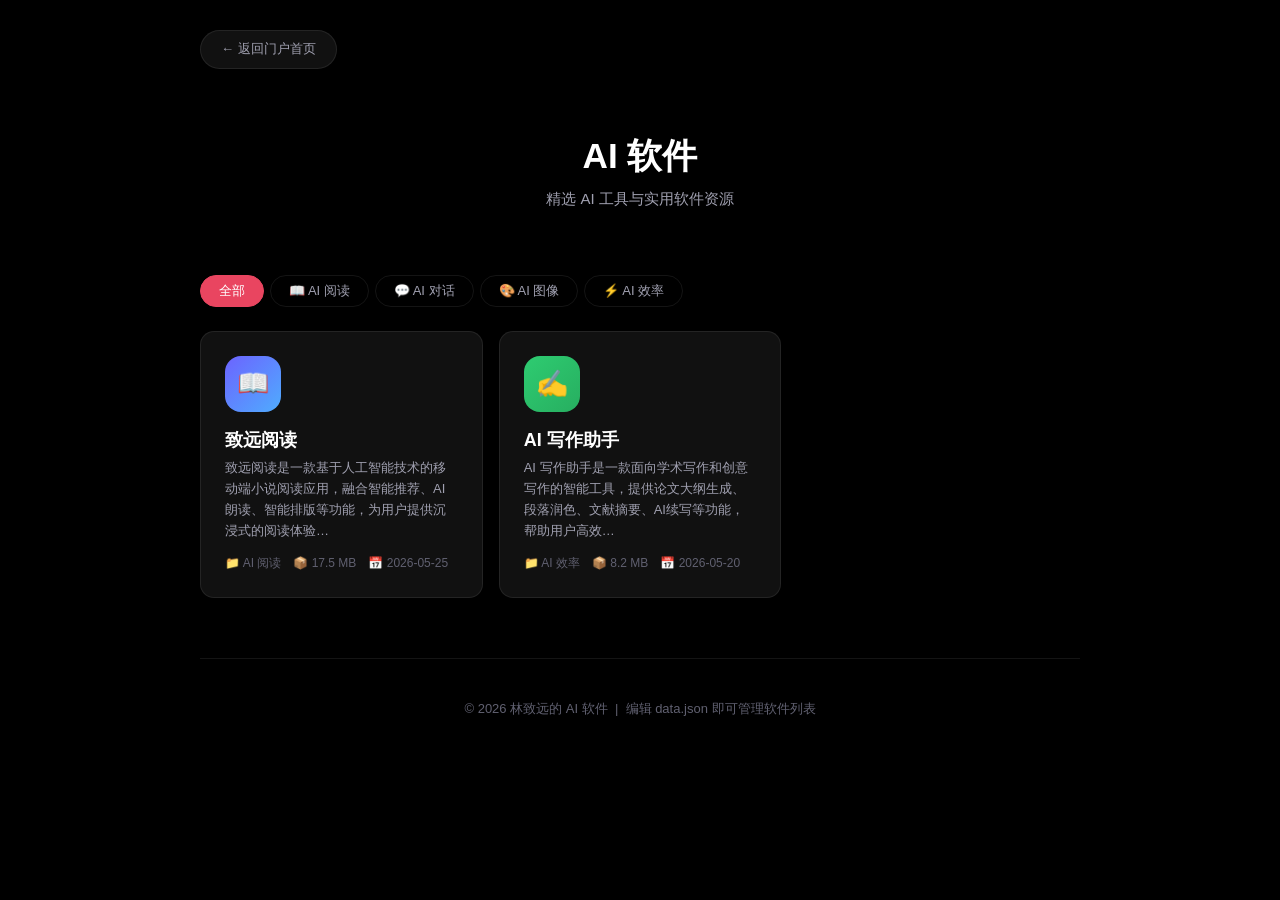
==== content/ai-software/index.html @ e52ca1b8 "初始化：林致远的个人门户网站 将所有内容从 Joke Lin 改为林致远相关，适配 GitHub Pages 部署  Co-Authored-By: Claude Opus 4.8 (1M conte" ====
<!DOCTYPE html>
<html lang="zh-CN">
<head>
<meta charset="UTF-8">
<meta name="viewport" content="width=device-width, initial-scale=1.0">
<meta name="description" content="林致远的 AI 软件 - 精选 AI 工具与实用软件资源下载">
<meta property="og:title" content="AI 软件 - 林致远">
<meta property="og:description" content="精选 AI 工具与实用软件资源下载">
<meta property="og:type" content="website">
<title>AI 软件 - 林致远</title>
<link rel="icon" href="../../favicon.ico" type="image/x-icon">
<link rel="stylesheet" href="../../assets/global.css">
<style>
.page-container { max-width: 960px; }

/* 分类筛选 */
.category-bar { display: flex; gap: 6px; flex-wrap: wrap; margin-bottom: 24px; }
.category-bar button {
  padding: 6px 18px; border-radius: 50px; font-size: 13px; cursor: pointer;
  border: 1px solid var(--border-card); background: transparent;
  color: var(--text-secondary); transition: var(--transition-fast);
}
.category-bar button:hover { color: var(--text-primary); border-color: var(--accent-1); background: rgba(233,69,96,0.06); }
.category-bar button.active { background: var(--accent-1); color: #fff; border-color: var(--accent-1); }

/* 软件卡片网格 */
.software-grid { display: grid; grid-template-columns: repeat(auto-fill, minmax(280px, 1fr)); gap: 16px; }
.software-card {
  background: var(--bg-card); border: 1px solid var(--border-card);
  border-radius: var(--radius-md); padding: 24px;
  transition: all 0.25s; cursor: pointer; position: relative; overflow: hidden;
}
.software-card::before {
  content: ''; position: absolute; top: 0; left: 0; right: 0; height: 3px;
  background: linear-gradient(90deg, var(--accent-1), var(--accent-2));
  opacity: 0; transition: opacity 0.3s;
}
.software-card:hover { background: var(--bg-card-hover); transform: translateY(-4px); box-shadow: var(--shadow-card); border-color: var(--border-card-hover); }
.software-card:hover::before { opacity: 1; }
.software-card .sw-icon {
  width: 56px; height: 56px; border-radius: 16px;
  display: flex; align-items: center; justify-content: center;
  font-size: 26px; color: #fff; margin-bottom: 14px;
}
.software-card .sw-name { font-size: 18px; font-weight: 600; margin-bottom: 4px; }
.software-card .sw-desc { font-size: 13px; color: var(--text-secondary); line-height: 1.6; }
.software-card .sw-meta {
  display: flex; gap: 12px; margin-top: 12px; font-size: 12px; color: var(--text-muted);
}
.software-card .sw-meta span { display: flex; align-items: center; gap: 3px; }

/* 软件详情视图 */
.sw-detail { display: none; }
.sw-detail.show { display: block; }
.sw-detail-top {
  display: flex; align-items: flex-start; gap: 24px;
  background: var(--bg-card); border: 1px solid var(--border-card);
  border-radius: var(--radius-lg); padding: 32px;
  margin-bottom: 24px;
}
.sw-detail-icon {
  width: 80px; height: 80px; border-radius: 20px; flex-shrink: 0;
  display: flex; align-items: center; justify-content: center;
  font-size: 36px; color: #fff;
}
.sw-detail-info { flex: 1; min-width: 0; }
.sw-detail-info h1 { font-size: 26px; font-weight: 700; margin-bottom: 8px; }
.sw-detail-info .sw-desc { font-size: 14px; color: var(--text-secondary); line-height: 1.7; margin-bottom: 16px; }
.sw-detail-meta { display: flex; flex-wrap: wrap; gap: 16px; margin-bottom: 16px; }
.sw-detail-meta .meta-item { display: flex; align-items: center; gap: 6px; font-size: 13px; color: var(--text-secondary); }
.sw-detail-meta .meta-item .label { color: var(--text-muted); }
.sw-detail-meta .meta-item .value { font-weight: 500; color: var(--text-primary); }

/* 下载按钮 */
.download-btn {
  display: inline-flex; align-items: center; gap: 8px;
  padding: 14px 32px; border-radius: 50px; font-size: 16px; font-weight: 600;
  background: var(--accent-1);
  color: #fff; border: none; cursor: pointer;
  transition: var(--transition-base); text-decoration: none;
}
.download-btn:hover { transform: translateY(-2px); box-shadow: 0 8px 32px rgba(233,69,96,0.4); }
.download-btn:active { transform: translateY(0); }
.download-btn.disabled { opacity: 0.5; cursor: not-allowed; pointer-events: none; }
.download-note { font-size: 12px; color: var(--text-muted); margin-top: 8px; }

/* 功能列表 */
.features-section {
  background: var(--bg-card); border: 1px solid var(--border-card);
  border-radius: var(--radius-md); padding: 24px 28px; margin-bottom: 24px;
}
.features-section h3 { font-size: 17px; font-weight: 600; margin-bottom: 16px; display: flex; align-items: center; gap: 8px; }
.features-section h3 .dot {
  width: 6px; height: 6px; border-radius: 50%;
  background: linear-gradient(135deg, var(--accent-1), var(--accent-2));
}
.features-list { display: grid; grid-template-columns: 1fr 1fr; gap: 10px; }
.features-list li {
  list-style: none; padding: 10px 14px; border-radius: 10px;
  background: var(--bg-card); border: 1px solid var(--border-card);
  font-size: 14px; display: flex; align-items: center; gap: 8px;
  color: var(--text-secondary);
}
.features-list li .check { color: var(--green); font-weight: 700; }

/* 截图展示 */
.screenshots-section {
  background: var(--bg-card); border: 1px solid var(--border-card);
  border-radius: var(--radius-md); padding: 24px 28px; margin-bottom: 24px;
}
.screenshots-section h3 { font-size: 17px; font-weight: 600; margin-bottom: 16px; display: flex; align-items: center; gap: 8px; }
.screenshots-section h3 .dot {
  width: 6px; height: 6px; border-radius: 50%;
  background: linear-gradient(135deg, var(--accent-1), var(--accent-2));
}
.screenshots-grid { display: grid; grid-template-columns: repeat(auto-fill, minmax(180px, 1fr)); gap: 12px; }
.screenshot-placeholder {
  aspect-ratio: 9/16; border-radius: 12px;
  background: rgba(255,255,255,0.04); border: 1px solid var(--border-card);
  display: flex; flex-direction: column; align-items: center; justify-content: center;
  gap: 8px; color: var(--text-muted); font-size: 13px;
}
.screenshot-placeholder .big-icon { font-size: 36px; }

/* 返回按钮 */
.back-link-bar { margin-bottom: 16px; display: flex; align-items: center; gap: 8px; }
.back-link-bar .back-btn {
  padding: 8px 18px; border-radius: 50px; font-size: 13px; cursor: pointer;
  background: var(--bg-card); border: 1px solid var(--border-card);
  color: var(--text-secondary); transition: var(--transition-fast);
}
.back-link-bar .back-btn:hover { color: var(--text-primary); border-color: var(--accent-1); }

/* 空状态 */
.empty-state { text-align: center; padding: 60px 20px; color: var(--text-secondary); font-size: 14px; }

/* 加载状态 */
.loading-state { text-align: center; padding: 60px; color: var(--text-muted); font-size: 14px; }

@media (max-width: 768px) {
  .software-grid { grid-template-columns: 1fr; gap: 12px; }
  .sw-detail-top { flex-direction: column; align-items: center; text-align: center; padding: 24px 20px; }
  .sw-detail-meta { justify-content: center; }
  .features-list { grid-template-columns: 1fr; }
  .screenshots-grid { grid-template-columns: repeat(auto-fill, minmax(140px, 1fr)); }
  .sw-detail-info h1 { font-size: 22px; }
}
</style>
</head>
<body>
<div class="page-container">
  <a class="back-home" href="../../">← 返回门户首页</a>

  <header class="page-header">
    <h1 id="pageTitle">AI 软件</h1>
    <p id="pageSubtitle">精选 AI 工具与实用软件资源</p>
  </header>

  <!-- 列表视图 -->
  <div id="viewList">
    <div class="category-bar" id="categoryBar"></div>
    <div class="software-grid" id="softwareGrid">
      <div class="loading-state" id="loadingState">加载中…</div>
    </div>
    <div class="empty-state hide" id="emptyState">该分类暂无软件</div>
  </div>

  <!-- 详情视图 -->
  <div class="sw-detail" id="viewDetail">
    <div class="back-link-bar">
      <span class="back-btn" id="detailBack">← 返回列表</span>
    </div>
    <div id="detailContent"></div>
  </div>

  <footer class="page-footer">
    <p>&copy; 2026 林致远的 AI 软件 &nbsp;|&nbsp; 编辑 data.json 即可管理软件列表</p>
  </footer>
</div>

<div class="toast" id="toast"></div>

<script>
(function() {
  'use strict';

  var data = null;

  function toast(msg) {
    var t = document.getElementById('toast');
    t.textContent = msg; t.classList.add('show');
    setTimeout(function() { t.classList.remove('show'); }, 2000);
  }

  function showView(id) {
    ['viewList', 'viewDetail'].forEach(function(v) {
      document.getElementById(v).classList.toggle('show', v === id);
      document.getElementById(v).style.display = (v === id) ? '' : 'none';
    });
  }

  function renderCategories(active) {
    var bar = document.getElementById('categoryBar');
    var cats = data.categories || [];
    var html = '<button class="' + (active === 'all' ? 'active' : '') + '" data-cat="all">全部</button>';
    cats.forEach(function(c) {
      html += '<button class="' + (active === c.id ? 'active' : '') + '" data-cat="' + c.id + '">' + c.icon + ' ' + c.name + '</button>';
    });
    bar.innerHTML = html;
    bar.querySelectorAll('button').forEach(function(btn) {
      btn.onclick = function() { renderSoftware(btn.getAttribute('data-cat')); };
    });
  }

  function renderSoftware(filter) {
    filter = filter || 'all';
    renderCategories(filter);
    var list = data.software || [];
    if (filter !== 'all') list = list.filter(function(s) { return s.category === filter; });
    var grid = document.getElementById('softwareGrid');
    var empty = document.getElementById('emptyState');
    if (list.length === 0) {
      grid.innerHTML = '';
      empty.classList.remove('hide');
      return;
    }
    empty.classList.add('hide');
    var html = '';
    list.forEach(function(s) {
      var g = s.gradient || ['#6c63ff', '#4facfe'];
      var cat = (data.categories || []).find(function(c) { return c.id === s.category; });
      var catName = cat ? cat.name : '未分类';
      html += '<div class="software-card" data-id="' + s.id + '">'
        + '<div class="sw-icon" style="background:linear-gradient(135deg,' + g[0] + ',' + g[1] + ')">' + s.icon + '</div>'
        + '<div class="sw-name">' + s.name + '</div>'
        + '<div class="sw-desc">' + s.description.slice(0, 60) + '…</div>'
        + '<div class="sw-meta">'
        + '<span>📁 ' + catName + '</span>'
        + '<span>📦 ' + (s.size || '未知') + '</span>'
        + '<span>📅 ' + s.updateDate + '</span>'
        + '</div></div>';
    });
    grid.innerHTML = html;
    grid.querySelectorAll('.software-card').forEach(function(card) {
      card.onclick = function() { showDetail(card.getAttribute('data-id')); };
    });
  }

  function showDetail(id) {
    var s = (data.software || []).find(function(x) { return x.id === id; });
    if (!s) return;
    showView('viewDetail');
    var g = s.gradient || ['#6c63ff', '#4facfe'];

    var featuresHtml = '';
    if (s.features && s.features.length) {
      featuresHtml = '<div class="features-section"><h3><span class="dot"></span>功能特性</h3><ul class="features-list">';
      s.features.forEach(function(f) {
        featuresHtml += '<li><span class="check">✓</span>' + f + '</li>';
      });
      featuresHtml += '</ul></div>';
    }

    var screenshotsHtml = '';
    if (s.screenshots && s.screenshots.length) {
      screenshotsHtml = '<div class="screenshots-section"><h3><span class="dot"></span>应用截图</h3><div class="screenshots-grid">';
      s.screenshots.forEach(function(img) {
        screenshotsHtml += '<div class="screenshot-placeholder"><span class="big-icon">📱</span><span>' + img.alt + '</span></div>';
      });
      screenshotsHtml += '</div></div>';
    }

    var hasDownload = s.downloadUrl && s.downloadUrl.length > 0;
    var downloadHtml = hasDownload
      ? '<a class="download-btn" href="' + s.downloadUrl + '" download>📥 下载 APK (' + (s.size || '') + ')</a>'
      : '<span class="download-btn disabled">⏳ 即将上线</span>';

    var detailHtml = '<div class="sw-detail-top">'
      + '<div class="sw-detail-icon" style="background:linear-gradient(135deg,' + g[0] + ',' + g[1] + ')">' + s.icon + '</div>'
      + '<div class="sw-detail-info">'
      + '<h1>' + s.name + '</h1>'
      + '<div class="sw-desc">' + s.description + '</div>'
      + '<div class="sw-detail-meta">'
      + '<div class="meta-item"><span class="label">版本</span><span class="value">' + (s.version || '—') + '</span></div>'
      + '<div class="meta-item"><span class="label">大小</span><span class="value">' + (s.size || '—') + '</span></div>'
      + '<div class="meta-item"><span class="label">系统要求</span><span class="value">' + (s.requirements || '—') + '</span></div>'
      + '<div class="meta-item"><span class="label">更新日期</span><span class="value">' + (s.updateDate || '—') + '</span></div>'
      + '</div>'
      + '<div style="margin-top:8px">' + downloadHtml + '</div>'
      + (s.note ? '<div class="download-note">💡 ' + s.note + '</div>' : '')
      + '</div></div>';

    document.getElementById('detailContent').innerHTML = detailHtml + featuresHtml + screenshotsHtml;
    window.scrollTo({ top: 0, behavior: 'smooth' });
  }

  document.getElementById('detailBack').onclick = function() { showView('viewList'); };

  document.getElementById('loadingState').classList.add('hide');
  fetch('data.json').then(function(r) { return r.json(); }).then(function(d) {
    data = d || { title: 'AI 软件', subtitle: '', categories: [], software: [] };
    if (data.title) document.getElementById('pageTitle').textContent = data.title;
    if (data.subtitle) document.getElementById('pageSubtitle').textContent = data.subtitle;
    showView('viewList');
    renderSoftware('all');
  }).catch(function() {
    document.getElementById('softwareGrid').innerHTML = '<div style="text-align:center;padding:60px;color:var(--red)">加载数据失败，请检查 data.json</div>';
  });
})();
</script>
</body>
</html>
---- assets/global.css ----
/* ================================================================
   全局设计系统 — 林致远's Portal v2.0
   现代极简深色主题，参照个人作品集风格重构
   ================================================================ */

/* --- CSS 变量（设计令牌） --- */
:root {
  /* 背景 */
  --bg-primary: #000000;
  --bg-secondary: #0a0a0a;
  --bg-card: #111111;
  --bg-card-hover: #1a1a1a;
  --border-card: rgba(255,255,255,0.08);
  --border-card-hover: rgba(255,255,255,0.15);

  /* 文字 */
  --text-primary: #ffffff;
  --text-secondary: #a0a0b0;
  --text-muted: #606070;

  /* 强调色 */
  --accent-1: #e94560;               /* 主强调色 红 */
  --accent-2: #6c63ff;               /* 辅强调色 紫 */
  --accent-3: #4facfe;               /* 辅强调色 蓝 */
  --accent-gradient: linear-gradient(135deg, #e94560, #6c63ff);

  /* 语义色 */
  --green: #2ecc71;
  --red: #e74c3c;

  /* 阴影 */
  --shadow-sm: 0 2px 8px rgba(0,0,0,0.3);
  --shadow-card: 0 4px 24px rgba(0,0,0,0.4);
  --shadow-hover: 0 8px 40px rgba(0,0,0,0.5);

  /* 圆角 */
  --radius-lg: 20px;
  --radius-md: 14px;
  --radius-sm: 10px;
  --radius-xs: 8px;

  /* 过渡 */
  --ease-out: cubic-bezier(0.4, 0, 0.2, 1);
  --transition-base: all 0.3s var(--ease-out);
  --transition-fast: all 0.2s var(--ease-out);
  --transition-slow: all 0.6s var(--ease-out);

  /* 容器 */
  --container-max: 1200px;
  --container-padding: 0 40px;

  /* 字体 */
  --font-stack: 'Inter', -apple-system, BlinkMacSystemFont, 'Segoe UI',
                'PingFang SC', 'Microsoft YaHei', 'Noto Sans SC', sans-serif;
  --font-mono: 'JetBrains Mono', 'Fira Code', 'Consolas', monospace;
}

/* --- 重置 --- */
*, *::before, *::after { margin: 0; padding: 0; box-sizing: border-box; }
html { scroll-behavior: smooth; -webkit-font-smoothing: antialiased; -moz-osx-font-smoothing: grayscale; }
body {
  font-family: var(--font-stack);
  background: var(--bg-primary);
  color: var(--text-primary);
  line-height: 1.6;
  min-height: 100vh;
}
a { color: inherit; text-decoration: none; }
button { font-family: inherit; cursor: pointer; }
img { max-width: 100%; display: block; }
ul, ol { list-style: none; }

/* --- 容器 --- */
.container {
  max-width: var(--container-max);
  margin: 0 auto;
  padding: var(--container-padding);
}

/* --- 区块标题（参照参考网站） --- */
.section-title {
  text-align: center;
  margin-bottom: 60px;
}
.section-title__label {
  display: block;
  font-size: 0.8rem;
  text-transform: uppercase;
  letter-spacing: 3px;
  color: var(--text-muted);
  margin-bottom: 10px;
  font-weight: 500;
}
.section-title__heading {
  display: block;
  font-size: clamp(1.5rem, 3vw, 2.5rem);
  font-weight: 700;
  line-height: 1.3;
}

/* --- 返回首页按钮 --- */
.back-home {
  display: inline-flex;
  align-items: center;
  gap: 6px;
  padding: 8px 20px;
  border-radius: 50px;
  background: var(--bg-card);
  border: 1px solid var(--border-card);
  color: var(--text-secondary);
  font-size: 13px;
  transition: var(--transition-base);
  margin-bottom: 24px;
}
.back-home:hover {
  color: var(--text-primary);
  border-color: var(--accent-1);
  background: rgba(233,69,96,0.08);
}

/* --- 页面容器 --- */
.page-container {
  max-width: var(--container-max);
  margin: 0 auto;
  padding: 30px 40px 60px;
}

/* --- 页头 --- */
.page-header {
  text-align: center;
  padding: 40px 0 32px;
  margin-bottom: 32px;
}
.page-header h1 {
  font-size: clamp(1.5rem, 3vw, 2.2rem);
  font-weight: 700;
  line-height: 1.3;
}
.page-header p {
  color: var(--text-secondary);
  font-size: 15px;
  margin-top: 8px;
}

/* --- 通用卡片网格 --- */
.card-grid {
  display: grid;
  grid-template-columns: repeat(auto-fill, minmax(220px, 1fr));
  gap: 16px;
}
.card {
  background: var(--bg-card);
  border: 1px solid var(--border-card);
  border-radius: var(--radius-md);
  padding: 20px;
  transition: var(--transition-base);
  cursor: pointer;
}
.card:hover {
  background: var(--bg-card-hover);
  transform: translateY(-4px);
  box-shadow: var(--shadow-card);
  border-color: var(--border-card-hover);
}
.card-title {
  font-size: 15px;
  font-weight: 600;
  margin-bottom: 4px;
}
.card-desc {
  font-size: 13px;
  color: var(--text-secondary);
  line-height: 1.5;
}

/* --- 分类筛选标签 --- */
.tag-bar {
  display: flex;
  gap: 8px;
  flex-wrap: wrap;
  margin-bottom: 24px;
}
.tag-bar button {
  padding: 6px 18px;
  border-radius: 50px;
  font-size: 13px;
  cursor: pointer;
  border: 1px solid var(--border-card);
  background: transparent;
  color: var(--text-secondary);
  transition: var(--transition-fast);
  font-weight: 500;
}
.tag-bar button:hover {
  color: var(--text-primary);
  border-color: var(--accent-1);
  background: rgba(233,69,96,0.06);
}
.tag-bar button.active {
  background: var(--accent-1);
  color: #fff;
  border-color: var(--accent-1);
}

/* --- 按钮 --- */
.btn-primary {
  display: inline-block;
  padding: 14px 40px;
  background: var(--accent-1);
  color: #fff;
  border: none;
  border-radius: 50px;
  font-size: 15px;
  font-weight: 600;
  transition: var(--transition-base);
  letter-spacing: 0.5px;
}
.btn-primary:hover {
  transform: translateY(-2px);
  box-shadow: 0 8px 30px rgba(233,69,96,0.4);
}

.btn-outline {
  display: inline-block;
  padding: 14px 40px;
  border: 2px solid var(--text-secondary);
  border-radius: 50px;
  font-size: 15px;
  font-weight: 500;
  color: var(--text-secondary);
  background: transparent;
  transition: var(--transition-base);
}
.btn-outline:hover {
  border-color: var(--text-primary);
  color: var(--text-primary);
  transform: translateY(-2px);
}

/* --- 提示条 --- */
.toast {
  position: fixed;
  bottom: 40px;
  left: 50%;
  transform: translateX(-50%) translateY(20px);
  z-index: 5000;
  padding: 12px 28px;
  border-radius: 50px;
  background: var(--bg-card);
  border: 1px solid var(--border-card);
  color: var(--text-primary);
  font-size: 14px;
  opacity: 0;
  transition: opacity 0.3s, transform 0.3s;
  pointer-events: none;
  backdrop-filter: blur(12px);
}
.toast.show {
  opacity: 1;
  transform: translateX(-50%) translateY(0);
}

/* --- 页脚 --- */
.page-footer {
  text-align: center;
  padding: 40px 0 0;
  border-top: 1px solid var(--border-card);
  margin-top: 60px;
  font-size: 13px;
  color: var(--text-muted);
}

/* --- 滚动入场动画 --- */
.fade-in-up {
  opacity: 0;
  transform: translateY(30px);
  transition: opacity 0.6s var(--ease-out), transform 0.6s var(--ease-out);
}
.fade-in-up.visible {
  opacity: 1;
  transform: translateY(0);
}

/* --- 隐藏 --- */
.hide { display: none !important; }

/* --- 响应式 --- */
@media (max-width: 768px) {
  :root {
    --container-padding: 0 20px;
  }
  .page-container { padding: 20px 20px 40px; }
  .page-header h1 { font-size: 1.3rem; }
  .page-header { padding: 24px 0 20px; }
  .card-grid { grid-template-columns: repeat(auto-fill, minmax(160px, 1fr)); gap: 10px; }
  .section-title { margin-bottom: 36px; }
  .section-title__heading { font-size: 1.3rem; }
}

@media (max-width: 480px) {
  .page-container { padding: 16px 16px 32px; }
  .card-grid { grid-template-columns: 1fr; }
}
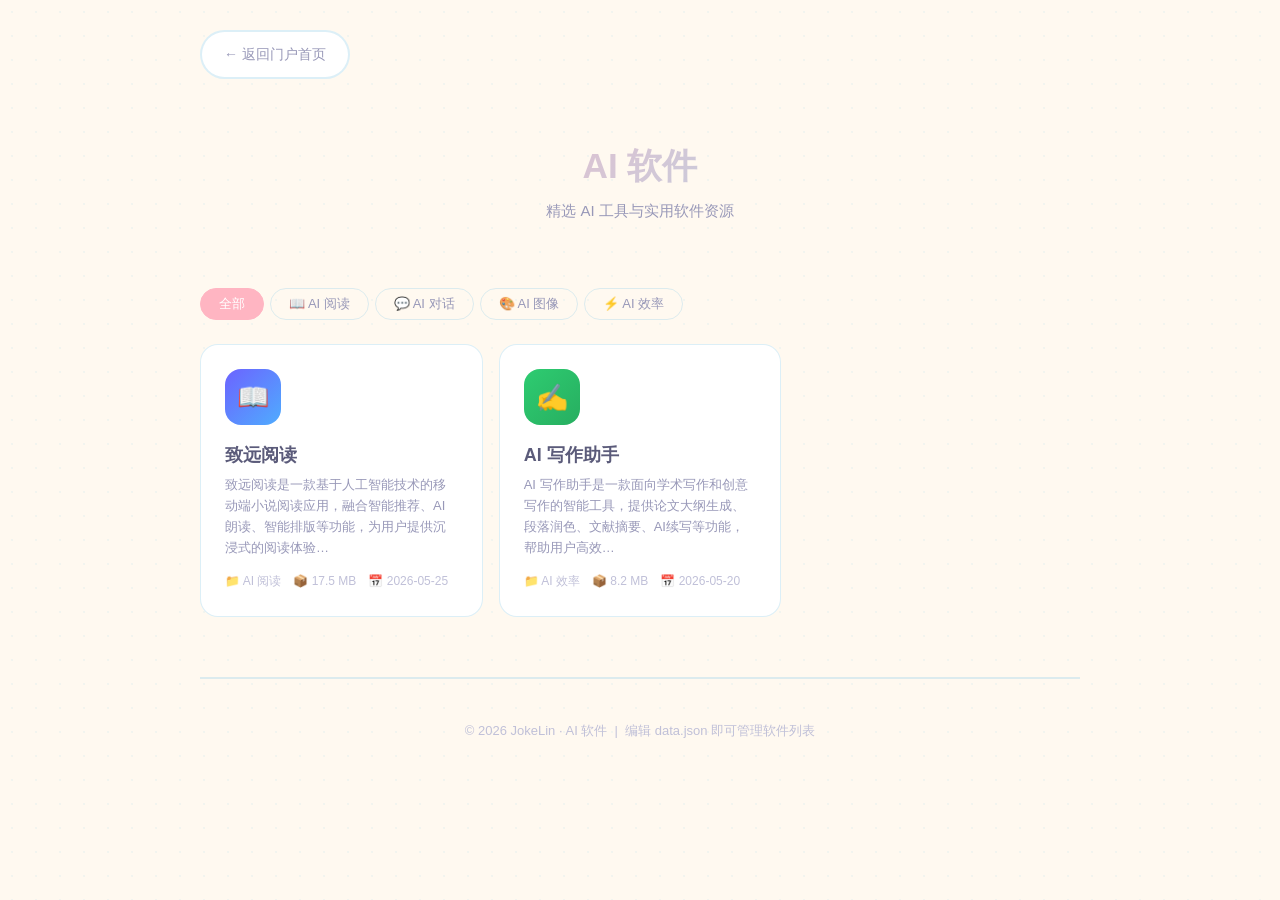
==== commit 0dd1828d: "可爱风改造 + 致敬 JokeLin - 去掉密码锁屏和星空动效 - 全局配色改为粉蓝鹅黄可爱风格 - 新增「致敬 JokeLin」专区（首页 Hero下方） - 所有内容作者恢复为 JokeLin " ====
--- a/content/ai-software/index.html
+++ b/content/ai-software/index.html
@@ -3,11 +3,11 @@
 <head>
 <meta charset="UTF-8">
 <meta name="viewport" content="width=device-width, initial-scale=1.0">
-<meta name="description" content="林致远的 AI 软件 - 精选 AI 工具与实用软件资源下载">
-<meta property="og:title" content="AI 软件 - 林致远">
+<meta name="description" content="JokeLin 的 AI 软件 - 精选 AI 工具与实用软件资源下载">
+<meta property="og:title" content="AI 软件 - JokeLin">
 <meta property="og:description" content="精选 AI 工具与实用软件资源下载">
 <meta property="og:type" content="website">
-<title>AI 软件 - 林致远</title>
+<title>AI 软件 - JokeLin</title>
 <link rel="icon" href="../../favicon.ico" type="image/x-icon">
 <link rel="stylesheet" href="../../assets/global.css">
 <style>
@@ -174,7 +174,7 @@
   </div>
 
   <footer class="page-footer">
-    <p>&copy; 2026 林致远的 AI 软件 &nbsp;|&nbsp; 编辑 data.json 即可管理软件列表</p>
+    <p>&copy; 2026 JokeLin · AI 软件 &nbsp;|&nbsp; 编辑 data.json 即可管理软件列表</p>
   </footer>
 </div>
 
--- a/assets/global.css
+++ b/assets/global.css
@@ -1,43 +1,43 @@
 /* ================================================================
-   全局设计系统 — 林致远's Portal v2.0
-   现代极简深色主题，参照个人作品集风格重构
+   全局设计系统 — 林致远的可爱门户 v3.0
+   粉蓝鹅黄可爱风 · 源自 JokeLin 的原创设计
    ================================================================ */
 
 /* --- CSS 变量（设计令牌） --- */
 :root {
   /* 背景 */
-  --bg-primary: #000000;
-  --bg-secondary: #0a0a0a;
-  --bg-card: #111111;
-  --bg-card-hover: #1a1a1a;
-  --border-card: rgba(255,255,255,0.08);
-  --border-card-hover: rgba(255,255,255,0.15);
+  --bg-primary: #fff9f0;
+  --bg-secondary: #fef6e9;
+  --bg-card: #ffffff;
+  --bg-card-hover: #fff8f0;
+  --border-card: rgba(168, 216, 234, 0.4);
+  --border-card-hover: rgba(168, 216, 234, 0.7);
 
   /* 文字 */
-  --text-primary: #ffffff;
-  --text-secondary: #a0a0b0;
-  --text-muted: #606070;
+  --text-primary: #5b5b7a;
+  --text-secondary: #9898b8;
+  --text-muted: #c0c0d8;
 
   /* 强调色 */
-  --accent-1: #e94560;               /* 主强调色 红 */
-  --accent-2: #6c63ff;               /* 辅强调色 紫 */
-  --accent-3: #4facfe;               /* 辅强调色 蓝 */
-  --accent-gradient: linear-gradient(135deg, #e94560, #6c63ff);
+  --accent-1: #ffb5c2;
+  --accent-2: #a8d8ea;
+  --accent-3: #f7dc6f;
+  --accent-gradient: linear-gradient(135deg, #ffb5c2, #a8d8ea);
 
   /* 语义色 */
-  --green: #2ecc71;
-  --red: #e74c3c;
+  --green: #b5ead7;
+  --red: #ffb5b5;
 
   /* 阴影 */
-  --shadow-sm: 0 2px 8px rgba(0,0,0,0.3);
-  --shadow-card: 0 4px 24px rgba(0,0,0,0.4);
-  --shadow-hover: 0 8px 40px rgba(0,0,0,0.5);
+  --shadow-sm: 0 2px 12px rgba(255, 181, 194, 0.2);
+  --shadow-card: 0 4px 24px rgba(255, 181, 194, 0.25);
+  --shadow-hover: 0 8px 40px rgba(255, 181, 194, 0.3);
 
   /* 圆角 */
-  --radius-lg: 20px;
-  --radius-md: 14px;
-  --radius-sm: 10px;
-  --radius-xs: 8px;
+  --radius-lg: 24px;
+  --radius-md: 18px;
+  --radius-sm: 14px;
+  --radius-xs: 10px;
 
   /* 过渡 */
   --ease-out: cubic-bezier(0.4, 0, 0.2, 1);
@@ -53,6 +53,18 @@
   --font-stack: 'Inter', -apple-system, BlinkMacSystemFont, 'Segoe UI',
                 'PingFang SC', 'Microsoft YaHei', 'Noto Sans SC', sans-serif;
   --font-mono: 'JetBrains Mono', 'Fira Code', 'Consolas', monospace;
+}
+
+/* --- 页面圆点装饰背景 --- */
+body::before {
+  content: '';
+  position: fixed;
+  top: 0; left: 0;
+  width: 100%; height: 100%;
+  background-image: radial-gradient(circle, rgba(168,216,234,0.15) 1px, transparent 1px);
+  background-size: 24px 24px;
+  pointer-events: none;
+  z-index: 0;
 }
 
 /* --- 重置 --- */
@@ -62,7 +74,7 @@
   font-family: var(--font-stack);
   background: var(--bg-primary);
   color: var(--text-primary);
-  line-height: 1.6;
+  line-height: 1.8;
   min-height: 100vh;
 }
 a { color: inherit; text-decoration: none; }
@@ -77,10 +89,10 @@
   padding: var(--container-padding);
 }
 
-/* --- 区块标题（参照参考网站） --- */
+/* --- 区块标题（可爱风格） --- */
 .section-title {
   text-align: center;
-  margin-bottom: 60px;
+  margin-bottom: 48px;
 }
 .section-title__label {
   display: block;
@@ -96,6 +108,10 @@
   font-size: clamp(1.5rem, 3vw, 2.5rem);
   font-weight: 700;
   line-height: 1.3;
+  background: var(--accent-gradient);
+  -webkit-background-clip: text;
+  -webkit-text-fill-color: transparent;
+  background-clip: text;
 }
 
 /* --- 返回首页按钮 --- */
@@ -103,19 +119,20 @@
   display: inline-flex;
   align-items: center;
   gap: 6px;
-  padding: 8px 20px;
+  padding: 10px 22px;
   border-radius: 50px;
   background: var(--bg-card);
-  border: 1px solid var(--border-card);
-  color: var(--text-secondary);
-  font-size: 13px;
+  border: 2px solid var(--border-card);
+  color: var(--text-secondary);
+  font-size: 14px;
   transition: var(--transition-base);
   margin-bottom: 24px;
 }
 .back-home:hover {
-  color: var(--text-primary);
-  border-color: var(--accent-1);
-  background: rgba(233,69,96,0.08);
+  color: var(--accent-1);
+  border-color: var(--accent-1);
+  background: rgba(255, 181, 194, 0.08);
+  transform: translateY(-2px);
 }
 
 /* --- 页面容器 --- */
@@ -123,6 +140,8 @@
   max-width: var(--container-max);
   margin: 0 auto;
   padding: 30px 40px 60px;
+  position: relative;
+  z-index: 1;
 }
 
 /* --- 页头 --- */
@@ -135,6 +154,10 @@
   font-size: clamp(1.5rem, 3vw, 2.2rem);
   font-weight: 700;
   line-height: 1.3;
+  background: var(--accent-gradient);
+  -webkit-background-clip: text;
+  -webkit-text-fill-color: transparent;
+  background-clip: text;
 }
 .page-header p {
   color: var(--text-secondary);
@@ -150,7 +173,7 @@
 }
 .card {
   background: var(--bg-card);
-  border: 1px solid var(--border-card);
+  border: 2px solid var(--border-card);
   border-radius: var(--radius-md);
   padding: 20px;
   transition: var(--transition-base);
@@ -160,12 +183,13 @@
   background: var(--bg-card-hover);
   transform: translateY(-4px);
   box-shadow: var(--shadow-card);
-  border-color: var(--border-card-hover);
+  border-color: var(--accent-1);
 }
 .card-title {
   font-size: 15px;
   font-weight: 600;
   margin-bottom: 4px;
+  color: var(--text-primary);
 }
 .card-desc {
   font-size: 13px;
@@ -179,22 +203,24 @@
   gap: 8px;
   flex-wrap: wrap;
   margin-bottom: 24px;
+  justify-content: center;
 }
 .tag-bar button {
-  padding: 6px 18px;
-  border-radius: 50px;
-  font-size: 13px;
+  padding: 6px 20px;
+  border-radius: 50px;
+  font-size: 14px;
   cursor: pointer;
-  border: 1px solid var(--border-card);
-  background: transparent;
+  border: 2px solid var(--border-card);
+  background: var(--bg-card);
   color: var(--text-secondary);
   transition: var(--transition-fast);
   font-weight: 500;
 }
 .tag-bar button:hover {
-  color: var(--text-primary);
-  border-color: var(--accent-1);
-  background: rgba(233,69,96,0.06);
+  color: var(--accent-1);
+  border-color: var(--accent-1);
+  background: rgba(255, 181, 194, 0.08);
+  transform: translateY(-1px);
 }
 .tag-bar button.active {
   background: var(--accent-1);
@@ -206,7 +232,7 @@
 .btn-primary {
   display: inline-block;
   padding: 14px 40px;
-  background: var(--accent-1);
+  background: var(--accent-gradient);
   color: #fff;
   border: none;
   border-radius: 50px;
@@ -214,16 +240,17 @@
   font-weight: 600;
   transition: var(--transition-base);
   letter-spacing: 0.5px;
+  box-shadow: 0 4px 15px rgba(255, 181, 194, 0.3);
 }
 .btn-primary:hover {
-  transform: translateY(-2px);
-  box-shadow: 0 8px 30px rgba(233,69,96,0.4);
+  transform: translateY(-3px);
+  box-shadow: 0 8px 30px rgba(255, 181, 194, 0.4);
 }
 
 .btn-outline {
   display: inline-block;
   padding: 14px 40px;
-  border: 2px solid var(--text-secondary);
+  border: 2px solid var(--border-card);
   border-radius: 50px;
   font-size: 15px;
   font-weight: 500;
@@ -232,8 +259,8 @@
   transition: var(--transition-base);
 }
 .btn-outline:hover {
-  border-color: var(--text-primary);
-  color: var(--text-primary);
+  border-color: var(--accent-1);
+  color: var(--accent-1);
   transform: translateY(-2px);
 }
 
@@ -247,13 +274,14 @@
   padding: 12px 28px;
   border-radius: 50px;
   background: var(--bg-card);
-  border: 1px solid var(--border-card);
+  border: 2px solid var(--accent-1);
   color: var(--text-primary);
   font-size: 14px;
   opacity: 0;
   transition: opacity 0.3s, transform 0.3s;
   pointer-events: none;
   backdrop-filter: blur(12px);
+  box-shadow: var(--shadow-card);
 }
 .toast.show {
   opacity: 1;
@@ -264,7 +292,7 @@
 .page-footer {
   text-align: center;
   padding: 40px 0 0;
-  border-top: 1px solid var(--border-card);
+  border-top: 2px solid var(--border-card);
   margin-top: 60px;
   font-size: 13px;
   color: var(--text-muted);
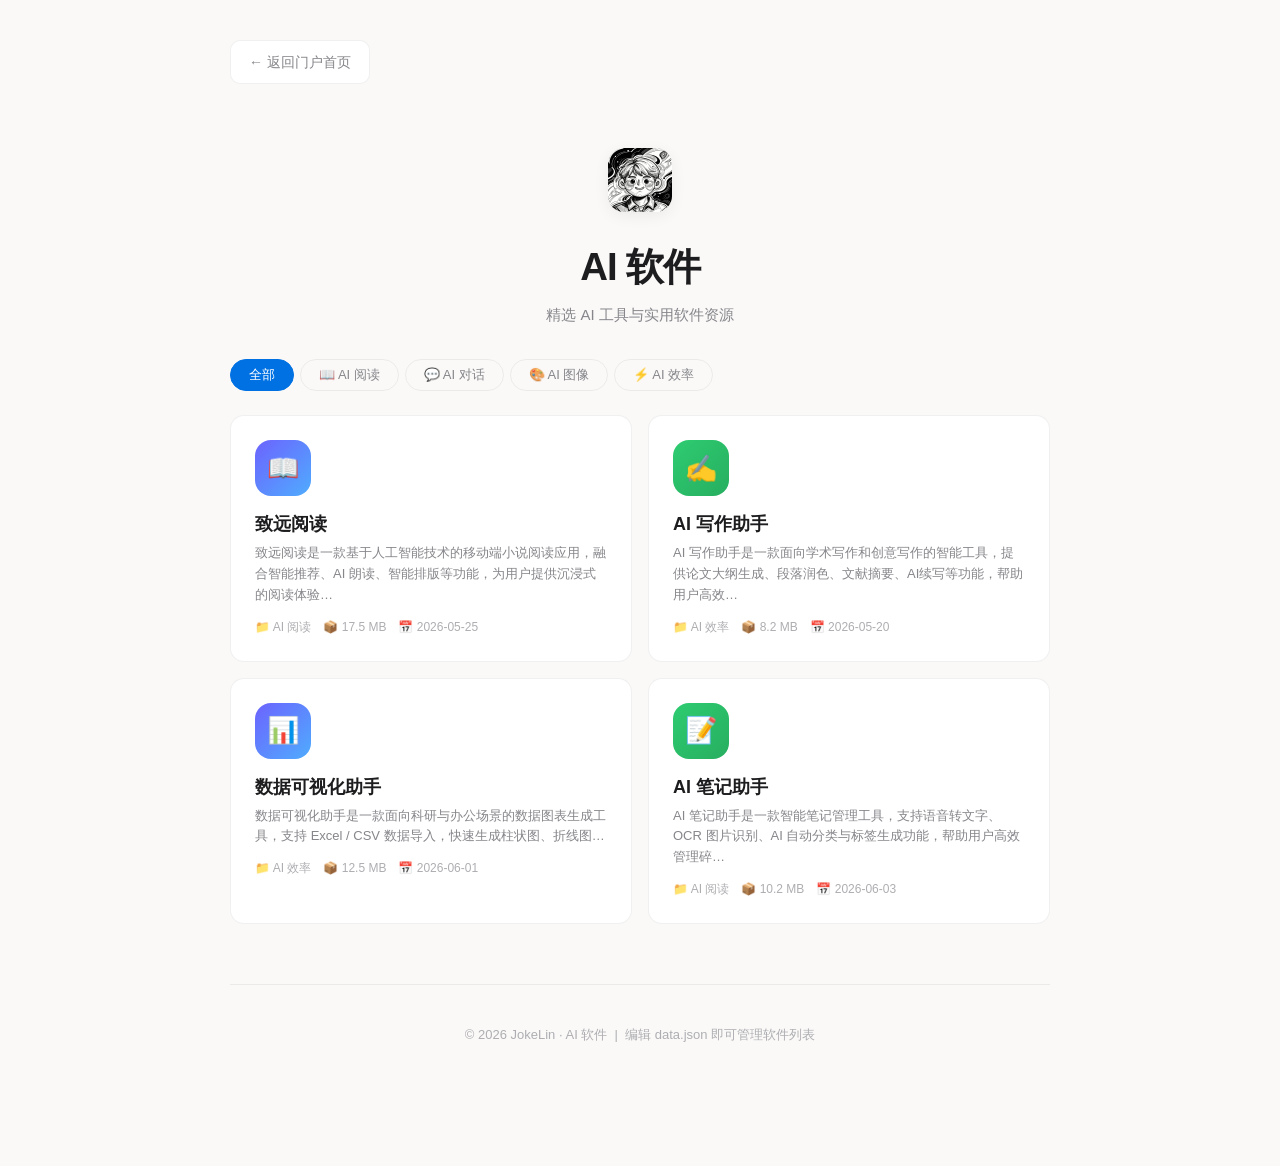
==== commit 981676a4: "将上传的可爱头像融入各模块展示 - Gallery 模块：头像作为首件作品展示，支持点击大图预览 - Notes 模块：页面头部展示头像 - Blog 模块：页面头部展示头像 - Resume 模块：" ====
--- a/content/ai-software/index.html
+++ b/content/ai-software/index.html
@@ -152,6 +152,9 @@
   <a class="back-home" href="../../">← 返回门户首页</a>
 
   <header class="page-header">
+    <div style="margin-bottom:16px">
+      <img src="../../assets/images/cute-avatar.png" alt="" style="width:64px;height:64px;border-radius:16px;object-fit:cover;display:inline-block;box-shadow:0 4px 16px rgba(0,0,0,0.06)">
+    </div>
     <h1 id="pageTitle">AI 软件</h1>
     <p id="pageSubtitle">精选 AI 工具与实用软件资源</p>
   </header>
--- a/assets/global.css
+++ b/assets/global.css
@@ -1,84 +1,64 @@
 /* ================================================================
-   全局设计系统 — 林致远的可爱门户 v3.0
-   粉蓝鹅黄可爱风 · 源自 JokeLin 的原创设计
+   全局设计系统 — 林致远的作品集 v4.0
+   现代极简风格 · 源自 JokeLin 的原创设计
    ================================================================ */
 
-/* --- CSS 变量（设计令牌） --- */
+/* --- CSS 变量 --- */
 :root {
-  /* 背景 */
-  --bg-primary: #fff9f0;
-  --bg-secondary: #fef6e9;
+  --bg-primary: #faf9f8;
+  --bg-secondary: #ffffff;
   --bg-card: #ffffff;
-  --bg-card-hover: #fff8f0;
-  --border-card: rgba(168, 216, 234, 0.4);
-  --border-card-hover: rgba(168, 216, 234, 0.7);
-
-  /* 文字 */
-  --text-primary: #5b5b7a;
-  --text-secondary: #9898b8;
-  --text-muted: #c0c0d8;
-
-  /* 强调色 */
-  --accent-1: #ffb5c2;
-  --accent-2: #a8d8ea;
-  --accent-3: #f7dc6f;
-  --accent-gradient: linear-gradient(135deg, #ffb5c2, #a8d8ea);
-
-  /* 语义色 */
-  --green: #b5ead7;
-  --red: #ffb5b5;
-
-  /* 阴影 */
-  --shadow-sm: 0 2px 12px rgba(255, 181, 194, 0.2);
-  --shadow-card: 0 4px 24px rgba(255, 181, 194, 0.25);
-  --shadow-hover: 0 8px 40px rgba(255, 181, 194, 0.3);
-
-  /* 圆角 */
-  --radius-lg: 24px;
-  --radius-md: 18px;
-  --radius-sm: 14px;
-  --radius-xs: 10px;
-
-  /* 过渡 */
+  --bg-card-hover: #f8f6f4;
+  --border-card: rgba(0,0,0,0.06);
+  --border-card-hover: rgba(0,0,0,0.12);
+
+  --text-primary: #1d1d1f;
+  --text-secondary: #86868b;
+  --text-muted: #aeaeb2;
+
+  --accent-1: #0071e3;
+  --accent-2: #34c759;
+  --accent-3: #ff9500;
+  --accent-gradient: linear-gradient(135deg, #0071e3, #34c759);
+
+  --green: #34c759;
+  --red: #ff3b30;
+
+  --shadow-sm: 0 1px 3px rgba(0,0,0,0.04);
+  --shadow-card: 0 4px 20px rgba(0,0,0,0.06);
+  --shadow-hover: 0 8px 40px rgba(0,0,0,0.1);
+
+  --radius-lg: 20px;
+  --radius-md: 14px;
+  --radius-sm: 10px;
+  --radius-xs: 6px;
+
   --ease-out: cubic-bezier(0.4, 0, 0.2, 1);
   --transition-base: all 0.3s var(--ease-out);
   --transition-fast: all 0.2s var(--ease-out);
   --transition-slow: all 0.6s var(--ease-out);
 
-  /* 容器 */
-  --container-max: 1200px;
-  --container-padding: 0 40px;
-
-  /* 字体 */
-  --font-stack: 'Inter', -apple-system, BlinkMacSystemFont, 'Segoe UI',
+  --container-max: 1100px;
+  --container-padding: 0 24px;
+
+  --font-stack: -apple-system, BlinkMacSystemFont, 'SF Pro Display', 'Segoe UI',
                 'PingFang SC', 'Microsoft YaHei', 'Noto Sans SC', sans-serif;
-  --font-mono: 'JetBrains Mono', 'Fira Code', 'Consolas', monospace;
-}
-
-/* --- 页面圆点装饰背景 --- */
-body::before {
-  content: '';
-  position: fixed;
-  top: 0; left: 0;
-  width: 100%; height: 100%;
-  background-image: radial-gradient(circle, rgba(168,216,234,0.15) 1px, transparent 1px);
-  background-size: 24px 24px;
-  pointer-events: none;
-  z-index: 0;
-}
-
-/* --- 重置 --- */
+  --font-mono: 'SF Mono', 'JetBrains Mono', 'Fira Code', 'Consolas', monospace;
+}
+
 *, *::before, *::after { margin: 0; padding: 0; box-sizing: border-box; }
-html { scroll-behavior: smooth; -webkit-font-smoothing: antialiased; -moz-osx-font-smoothing: grayscale; }
+html { scroll-behavior: smooth; -webkit-font-smoothing: antialiased; }
 body {
   font-family: var(--font-stack);
   background: var(--bg-primary);
   color: var(--text-primary);
-  line-height: 1.8;
+  line-height: 1.6;
   min-height: 100vh;
+  display: flex;
+  flex-direction: column;
 }
 a { color: inherit; text-decoration: none; }
-button { font-family: inherit; cursor: pointer; }
+button { font-family: inherit; cursor: pointer; border: none; outline: none; }
 img { max-width: 100%; display: block; }
 ul, ol { list-style: none; }
 
@@ -89,179 +69,166 @@
   padding: var(--container-padding);
 }
 
-/* --- 区块标题（可爱风格） --- */
+/* --- 区块标题 --- */
 .section-title {
   text-align: center;
   margin-bottom: 48px;
 }
 .section-title__label {
-  display: block;
-  font-size: 0.8rem;
+  display: inline-block;
+  font-size: 12px;
   text-transform: uppercase;
-  letter-spacing: 3px;
-  color: var(--text-muted);
-  margin-bottom: 10px;
-  font-weight: 500;
+  letter-spacing: 2px;
+  color: var(--accent-1);
+  font-weight: 600;
+  margin-bottom: 8px;
+  background: rgba(0,113,227,0.08);
+  padding: 4px 14px;
+  border-radius: 20px;
 }
 .section-title__heading {
   display: block;
-  font-size: clamp(1.5rem, 3vw, 2.5rem);
+  font-size: clamp(1.8rem, 3vw, 2.8rem);
   font-weight: 700;
-  line-height: 1.3;
-  background: var(--accent-gradient);
-  -webkit-background-clip: text;
-  -webkit-text-fill-color: transparent;
-  background-clip: text;
-}
-
-/* --- 返回首页按钮 --- */
+  line-height: 1.2;
+  letter-spacing: -0.03em;
+}
+
+/* --- 返回首页 --- */
 .back-home {
   display: inline-flex;
   align-items: center;
-  gap: 6px;
-  padding: 10px 22px;
-  border-radius: 50px;
-  background: var(--bg-card);
-  border: 2px solid var(--border-card);
+  gap: 4px;
+  padding: 10px 18px;
+  border-radius: 10px;
+  background: var(--bg-card);
+  border: 1px solid var(--border-card);
   color: var(--text-secondary);
   font-size: 14px;
-  transition: var(--transition-base);
+  transition: var(--transition-fast);
   margin-bottom: 24px;
 }
 .back-home:hover {
   color: var(--accent-1);
   border-color: var(--accent-1);
-  background: rgba(255, 181, 194, 0.08);
-  transform: translateY(-2px);
+  background: rgba(0,113,227,0.06);
 }
 
 /* --- 页面容器 --- */
 .page-container {
-  max-width: var(--container-max);
+  max-width: 900px;
   margin: 0 auto;
-  padding: 30px 40px 60px;
-  position: relative;
-  z-index: 1;
+  padding: 40px 24px 80px;
 }
 
 /* --- 页头 --- */
 .page-header {
   text-align: center;
   padding: 40px 0 32px;
-  margin-bottom: 32px;
 }
 .page-header h1 {
-  font-size: clamp(1.5rem, 3vw, 2.2rem);
+  font-size: clamp(1.8rem, 3vw, 2.6rem);
   font-weight: 700;
-  line-height: 1.3;
-  background: var(--accent-gradient);
-  -webkit-background-clip: text;
-  -webkit-text-fill-color: transparent;
-  background-clip: text;
+  letter-spacing: -0.03em;
 }
 .page-header p {
   color: var(--text-secondary);
   font-size: 15px;
-  margin-top: 8px;
-}
-
-/* --- 通用卡片网格 --- */
+  margin-top: 6px;
+}
+
+/* --- 标签栏 --- */
+.tag-bar {
+  display: flex;
+  gap: 6px;
+  flex-wrap: wrap;
+  margin-bottom: 28px;
+  justify-content: center;
+}
+.tag-bar button {
+  padding: 6px 16px;
+  border-radius: 8px;
+  font-size: 13px;
+  cursor: pointer;
+  border: 1px solid var(--border-card);
+  background: var(--bg-secondary);
+  color: var(--text-secondary);
+  transition: var(--transition-fast);
+  font-weight: 500;
+}
+.tag-bar button:hover {
+  color: var(--accent-1);
+  border-color: var(--accent-1);
+  background: rgba(0,113,227,0.06);
+}
+.tag-bar button.active {
+  background: var(--accent-1);
+  color: #fff;
+  border-color: var(--accent-1);
+}
+
+/* --- 返回顶部 --- */
+.scroll-top {
+  position: fixed;
+  bottom: 30px; right: 30px;
+  width: 44px; height: 44px;
+  border-radius: 12px;
+  background: var(--bg-card);
+  border: 1px solid var(--border-card);
+  color: var(--text-secondary);
+  font-size: 18px;
+  display: flex;
+  align-items: center;
+  justify-content: center;
+  opacity: 0;
+  visibility: hidden;
+  transform: translateY(10px);
+  transition: var(--transition-fast);
+  backdrop-filter: blur(12px);
+  box-shadow: var(--shadow-card);
+  cursor: pointer;
+}
+.scroll-top.show { opacity: 1; visibility: visible; transform: translateY(0); }
+.scroll-top:hover { color: var(--accent-1); border-color: var(--accent-1); transform: translateY(-2px); }
+
+/* --- 页脚 --- */
+.page-footer {
+  text-align: center;
+  padding: 40px 24px;
+  border-top: 1px solid var(--border-card);
+  margin-top: 60px;
+  font-size: 13px;
+  color: var(--text-muted);
+}
+
+/* --- 卡片网格 --- */
 .card-grid {
   display: grid;
   grid-template-columns: repeat(auto-fill, minmax(220px, 1fr));
-  gap: 16px;
+  gap: 12px;
 }
 .card {
   background: var(--bg-card);
-  border: 2px solid var(--border-card);
+  border: 1px solid var(--border-card);
   border-radius: var(--radius-md);
   padding: 20px;
-  transition: var(--transition-base);
+  transition: var(--transition-fast);
   cursor: pointer;
 }
 .card:hover {
-  background: var(--bg-card-hover);
-  transform: translateY(-4px);
+  transform: translateY(-2px);
   box-shadow: var(--shadow-card);
-  border-color: var(--accent-1);
+  border-color: var(--border-card-hover);
 }
 .card-title {
   font-size: 15px;
   font-weight: 600;
   margin-bottom: 4px;
-  color: var(--text-primary);
 }
 .card-desc {
   font-size: 13px;
   color: var(--text-secondary);
   line-height: 1.5;
-}
-
-/* --- 分类筛选标签 --- */
-.tag-bar {
-  display: flex;
-  gap: 8px;
-  flex-wrap: wrap;
-  margin-bottom: 24px;
-  justify-content: center;
-}
-.tag-bar button {
-  padding: 6px 20px;
-  border-radius: 50px;
-  font-size: 14px;
-  cursor: pointer;
-  border: 2px solid var(--border-card);
-  background: var(--bg-card);
-  color: var(--text-secondary);
-  transition: var(--transition-fast);
-  font-weight: 500;
-}
-.tag-bar button:hover {
-  color: var(--accent-1);
-  border-color: var(--accent-1);
-  background: rgba(255, 181, 194, 0.08);
-  transform: translateY(-1px);
-}
-.tag-bar button.active {
-  background: var(--accent-1);
-  color: #fff;
-  border-color: var(--accent-1);
-}
-
-/* --- 按钮 --- */
-.btn-primary {
-  display: inline-block;
-  padding: 14px 40px;
-  background: var(--accent-gradient);
-  color: #fff;
-  border: none;
-  border-radius: 50px;
-  font-size: 15px;
-  font-weight: 600;
-  transition: var(--transition-base);
-  letter-spacing: 0.5px;
-  box-shadow: 0 4px 15px rgba(255, 181, 194, 0.3);
-}
-.btn-primary:hover {
-  transform: translateY(-3px);
-  box-shadow: 0 8px 30px rgba(255, 181, 194, 0.4);
-}
-
-.btn-outline {
-  display: inline-block;
-  padding: 14px 40px;
-  border: 2px solid var(--border-card);
-  border-radius: 50px;
-  font-size: 15px;
-  font-weight: 500;
-  color: var(--text-secondary);
-  background: transparent;
-  transition: var(--transition-base);
-}
-.btn-outline:hover {
-  border-color: var(--accent-1);
-  color: var(--accent-1);
-  transform: translateY(-2px);
 }
 
 /* --- 提示条 --- */
@@ -272,9 +239,9 @@
   transform: translateX(-50%) translateY(20px);
   z-index: 5000;
   padding: 12px 28px;
-  border-radius: 50px;
-  background: var(--bg-card);
-  border: 2px solid var(--accent-1);
+  border-radius: 12px;
+  background: var(--bg-card);
+  border: 1px solid var(--border-card);
   color: var(--text-primary);
   font-size: 14px;
   opacity: 0;
@@ -283,49 +250,29 @@
   backdrop-filter: blur(12px);
   box-shadow: var(--shadow-card);
 }
-.toast.show {
-  opacity: 1;
-  transform: translateX(-50%) translateY(0);
-}
-
-/* --- 页脚 --- */
-.page-footer {
-  text-align: center;
-  padding: 40px 0 0;
-  border-top: 2px solid var(--border-card);
-  margin-top: 60px;
-  font-size: 13px;
-  color: var(--text-muted);
-}
-
-/* --- 滚动入场动画 --- */
+.toast.show { opacity: 1; transform: translateX(-50%) translateY(0); }
+
+/* --- 动画工具 --- */
 .fade-in-up {
   opacity: 0;
-  transform: translateY(30px);
-  transition: opacity 0.6s var(--ease-out), transform 0.6s var(--ease-out);
-}
-.fade-in-up.visible {
-  opacity: 1;
-  transform: translateY(0);
-}
-
-/* --- 隐藏 --- */
+  transform: translateY(24px);
+  transition: opacity 0.5s var(--ease-out), transform 0.5s var(--ease-out);
+}
+.fade-in-up.visible { opacity: 1; transform: translateY(0); }
+
 .hide { display: none !important; }
 
 /* --- 响应式 --- */
 @media (max-width: 768px) {
-  :root {
-    --container-padding: 0 20px;
-  }
-  .page-container { padding: 20px 20px 40px; }
-  .page-header h1 { font-size: 1.3rem; }
-  .page-header { padding: 24px 0 20px; }
-  .card-grid { grid-template-columns: repeat(auto-fill, minmax(160px, 1fr)); gap: 10px; }
-  .section-title { margin-bottom: 36px; }
-  .section-title__heading { font-size: 1.3rem; }
-}
-
+  .page-container { padding: 24px 16px 60px; }
+  .page-header { padding: 24px 0; }
+  .page-header h1 { font-size: 1.5rem; }
+  .card-grid { grid-template-columns: repeat(auto-fill, minmax(160px, 1fr)); gap: 8px; }
+  .section-title { margin-bottom: 32px; }
+  .section-title__heading { font-size: 1.5rem; }
+  .scroll-top { bottom: 20px; right: 20px; width: 40px; height: 40px; }
+}
 @media (max-width: 480px) {
-  .page-container { padding: 16px 16px 32px; }
+  .page-container { padding: 16px 12px 40px; }
   .card-grid { grid-template-columns: 1fr; }
 }
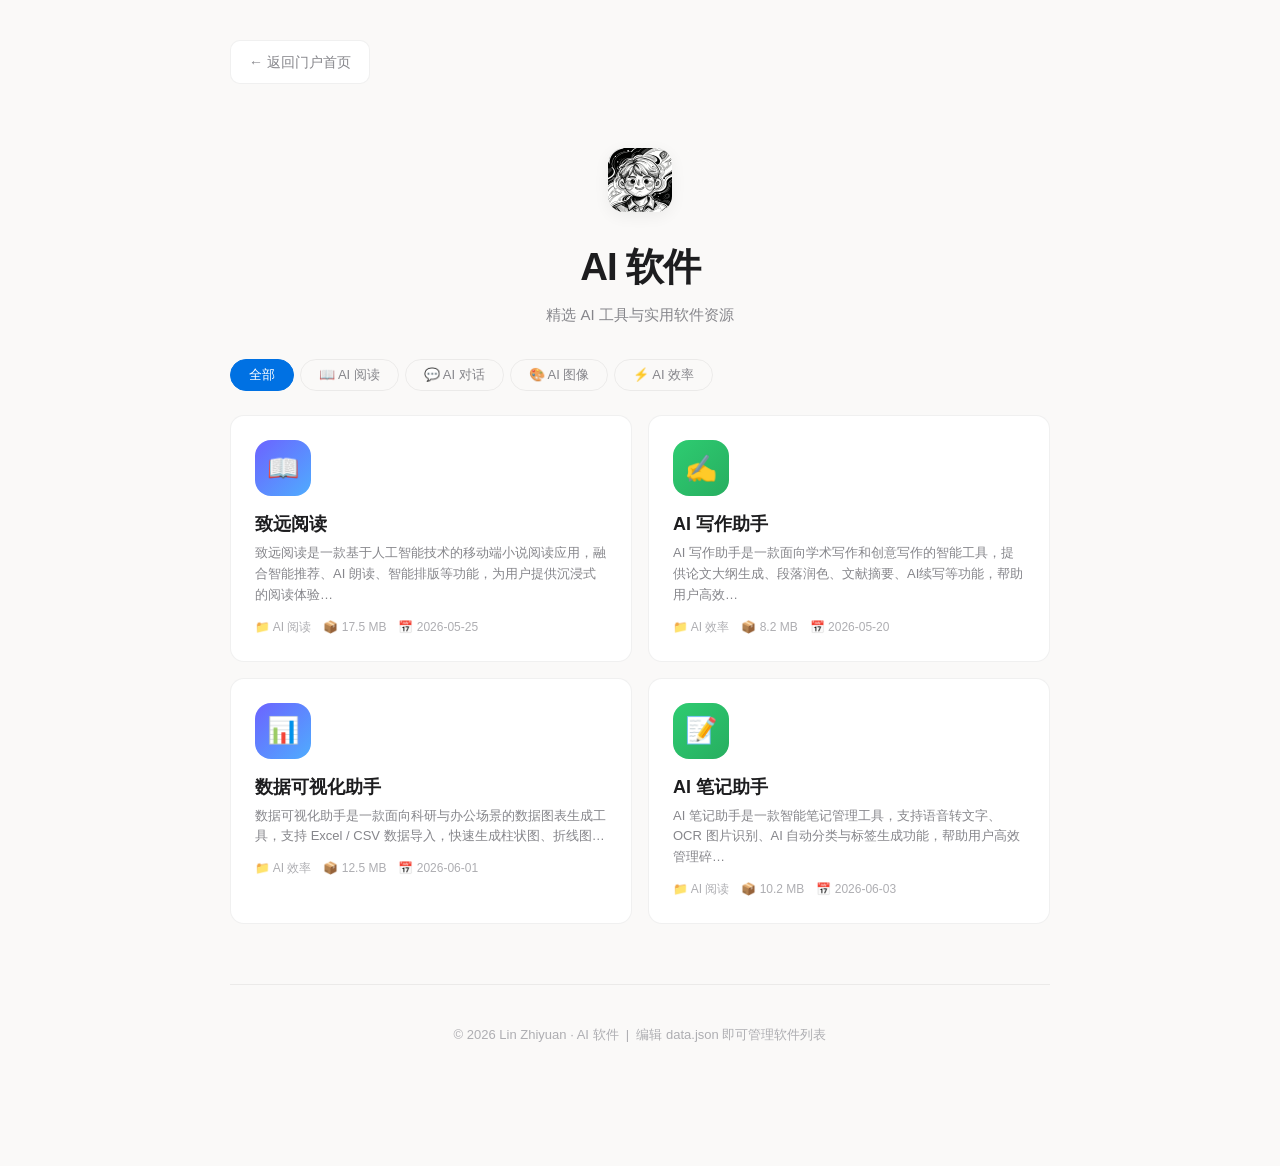
==== commit affa5c7e: "全局署名从JokeLin改为Lin Zhiyuan（保留致敬JokeLin区）" ====
--- a/content/ai-software/index.html
+++ b/content/ai-software/index.html
@@ -3,11 +3,11 @@
 <head>
 <meta charset="UTF-8">
 <meta name="viewport" content="width=device-width, initial-scale=1.0">
-<meta name="description" content="JokeLin 的 AI 软件 - 精选 AI 工具与实用软件资源下载">
-<meta property="og:title" content="AI 软件 - JokeLin">
+<meta name="description" content="Lin Zhiyuan 的 AI 软件 - 精选 AI 工具与实用软件资源下载">
+<meta property="og:title" content="AI 软件 - Lin Zhiyuan">
 <meta property="og:description" content="精选 AI 工具与实用软件资源下载">
 <meta property="og:type" content="website">
-<title>AI 软件 - JokeLin</title>
+<title>AI 软件 - Lin Zhiyuan</title>
 <link rel="icon" href="../../favicon.ico" type="image/x-icon">
 <link rel="stylesheet" href="../../assets/global.css">
 <style>
@@ -177,7 +177,7 @@
   </div>
 
   <footer class="page-footer">
-    <p>&copy; 2026 JokeLin · AI 软件 &nbsp;|&nbsp; 编辑 data.json 即可管理软件列表</p>
+    <p>&copy; 2026 Lin Zhiyuan · AI 软件 &nbsp;|&nbsp; 编辑 data.json 即可管理软件列表</p>
   </footer>
 </div>
 
